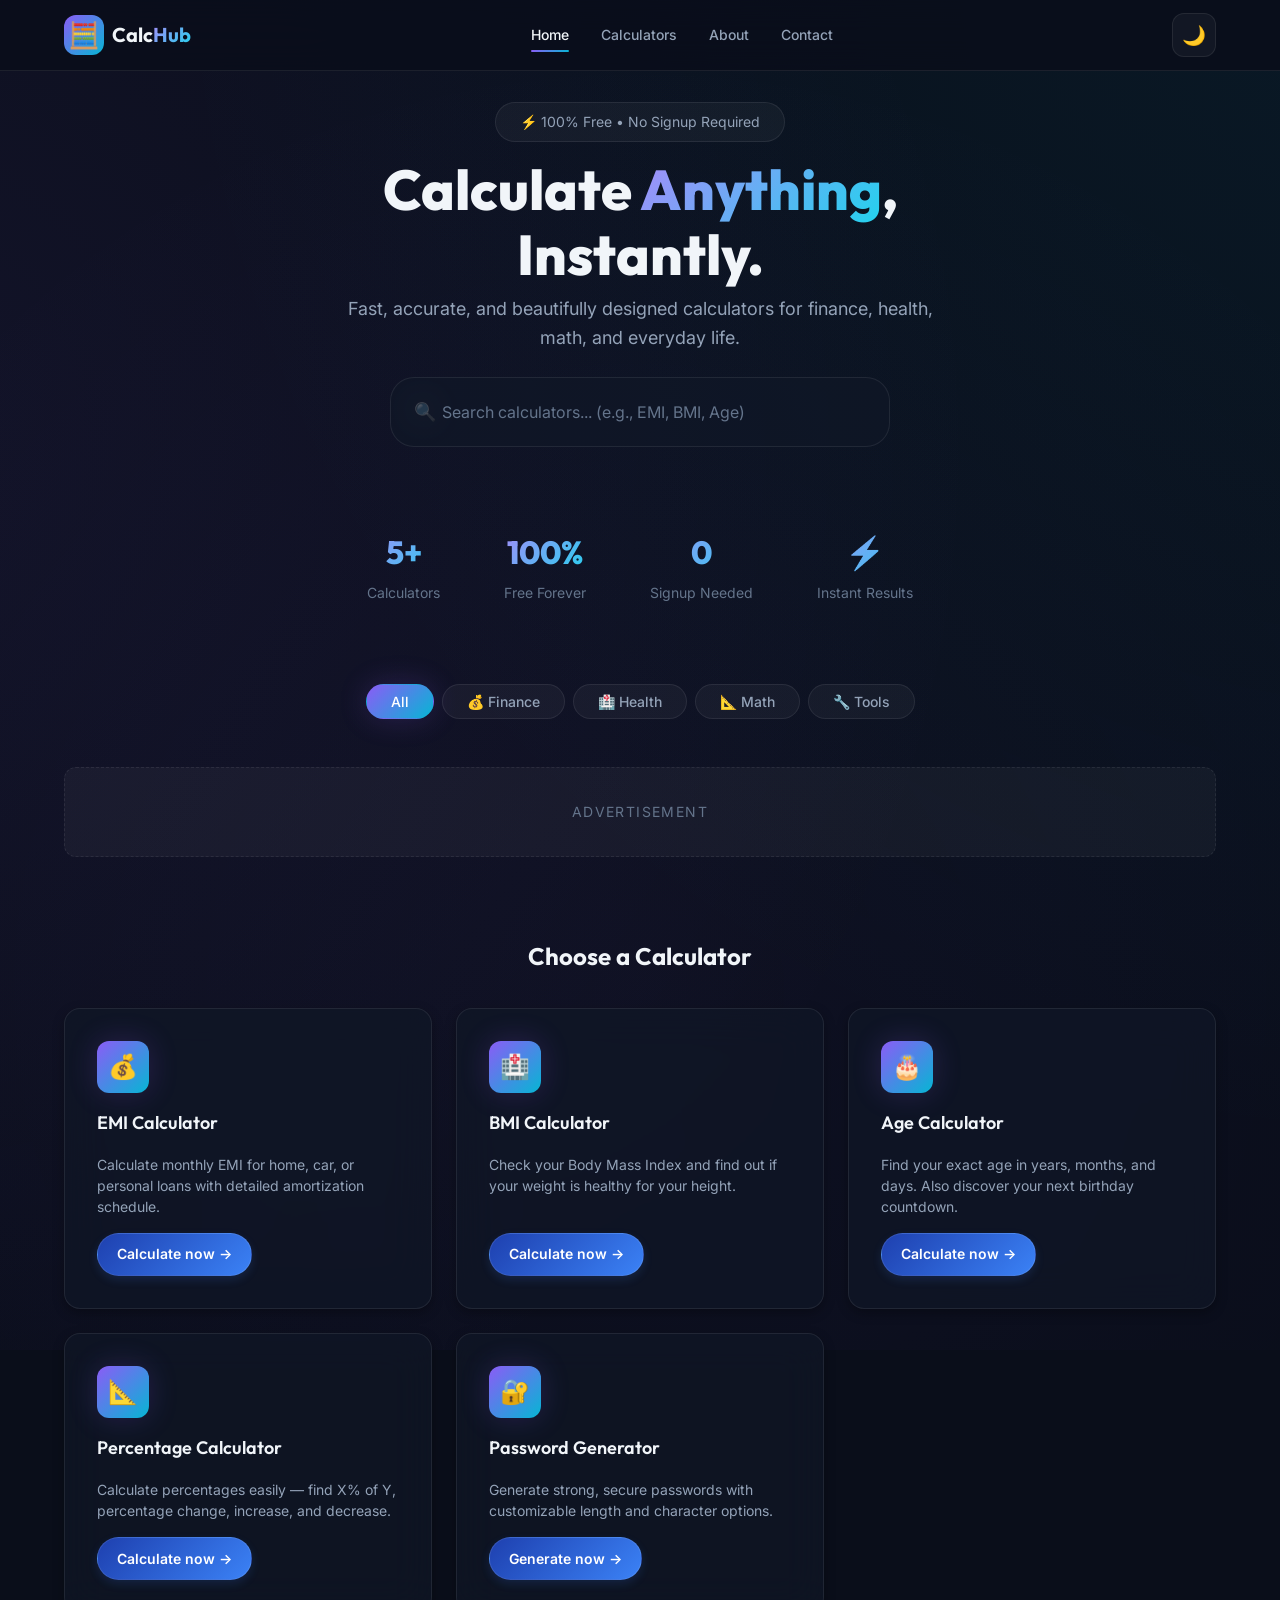
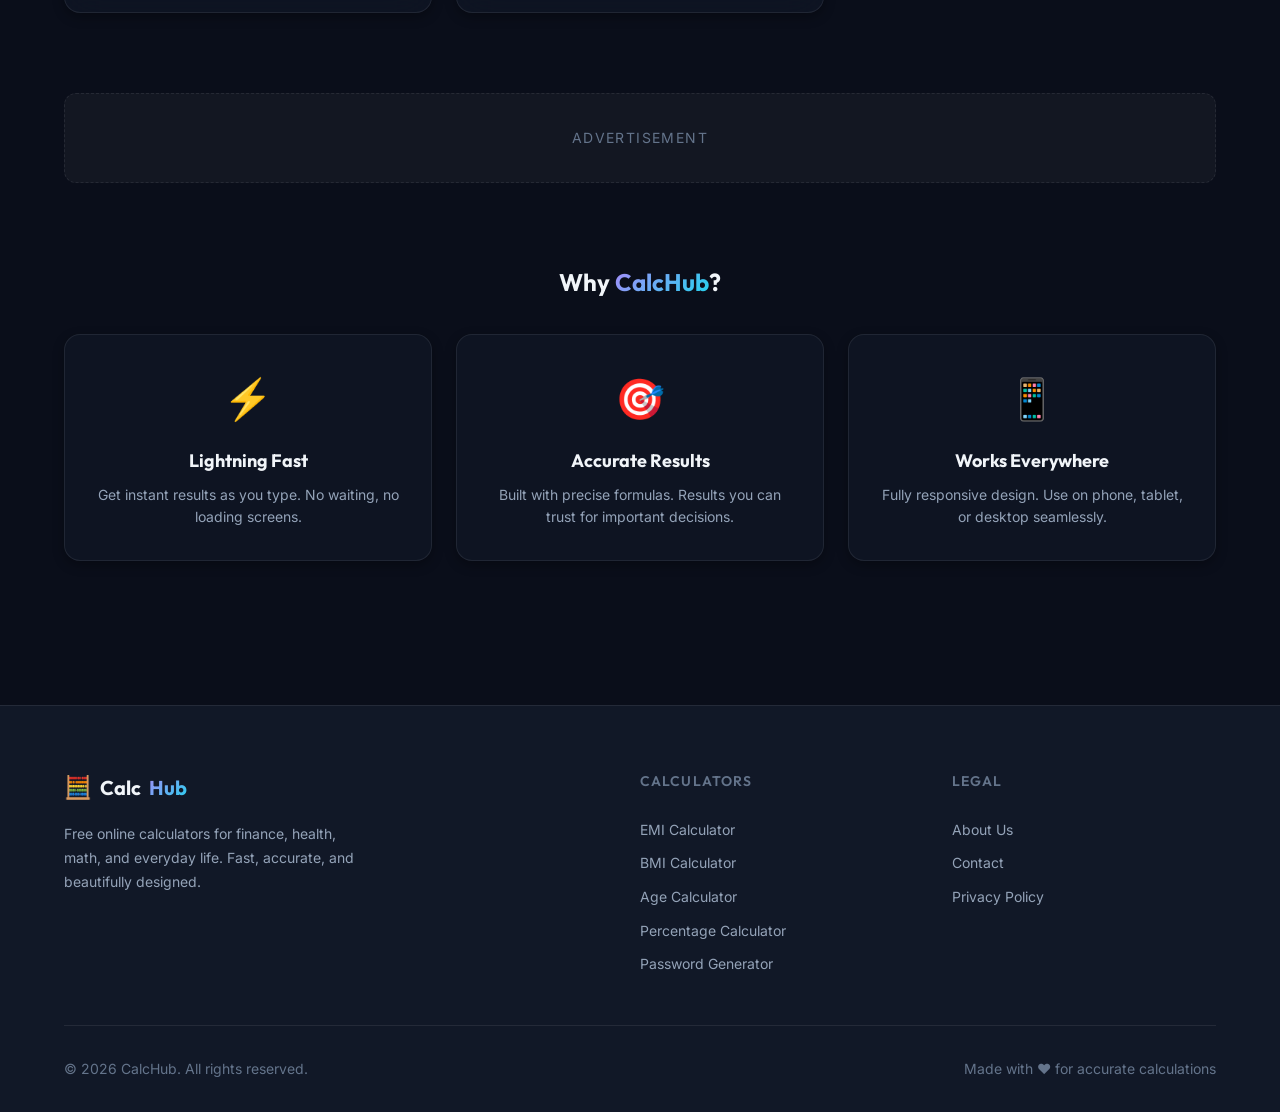
==== index.html @ b744c3a9 "Initial commit of CalcHub website" ====
<!DOCTYPE html>
<html lang="en" data-theme="dark">
<head>
  <meta charset="UTF-8">
  <meta name="viewport" content="width=device-width, initial-scale=1.0">
  <title>CalcHub — Free Online Calculators for Every Need</title>
  <meta name="description" content="CalcHub offers free online calculators — EMI, BMI, Age, Percentage, Password Generator and more. Fast, accurate, and easy to use. No signup required.">
  <meta name="keywords" content="calculator, online calculator, EMI calculator, BMI calculator, age calculator, percentage calculator, password generator, free calculator">
  <meta name="robots" content="index, follow">
  <meta property="og:title" content="CalcHub — Free Online Calculators">
  <meta property="og:description" content="Free online calculators for finance, health, math, and more. Fast, accurate, and beautifully designed.">
  <meta property="og:type" content="website">
  <link rel="canonical" href="https://www.calchub.com/">
  <link rel="stylesheet" href="css/style.css">
</head>
<body>

  <!-- ===== NAVBAR ===== -->
  <nav class="navbar" id="navbar">
    <div class="container nav-content">
      <a href="index.html" class="nav-logo">
        <span class="logo-icon">🧮</span>
        <span class="logo-text">Calc<span class="logo-accent">Hub</span></span>
      </a>
      <div class="nav-links" id="navLinks">
        <a href="index.html" class="active">Home</a>
        <a href="#calculators">Calculators</a>
        <a href="pages/about.html">About</a>
        <a href="pages/contact.html">Contact</a>
      </div>
      <div class="nav-actions">
        <button class="theme-toggle" id="themeToggle" aria-label="Toggle theme">
          <span class="theme-icon-dark">🌙</span>
          <span class="theme-icon-light">☀️</span>
        </button>
        <button class="mobile-menu-btn" id="mobileMenuBtn" aria-label="Toggle menu">
          <span></span>
          <span></span>
          <span></span>
        </button>
      </div>
    </div>
  </nav>

  <!-- ===== HERO SECTION ===== -->
  <section class="hero">
    <div class="container">
      <div class="hero-badge">
        ⚡ 100% Free &bull; No Signup Required
      </div>
      <h1 class="hero-title">
        Calculate <span class="gradient-text">Anything</span>,<br>
        Instantly.
      </h1>
      <p class="hero-subtitle">
        Fast, accurate, and beautifully designed calculators for finance, health, math, and everyday life.
      </p>
      <div class="hero-search">
        <span class="search-icon">🔍</span>
        <input
          type="text"
          id="calcSearch"
          placeholder="Search calculators... (e.g., EMI, BMI, Age)"
          autocomplete="off"
        >
      </div>
    </div>
  </section>

  <!-- ===== STATS BAR ===== -->
  <div class="stats-bar animate-on-scroll">
    <div class="stat-item">
      <div class="stat-number">5+</div>
      <div class="stat-label">Calculators</div>
    </div>
    <div class="stat-item">
      <div class="stat-number">100%</div>
      <div class="stat-label">Free Forever</div>
    </div>
    <div class="stat-item">
      <div class="stat-number">0</div>
      <div class="stat-label">Signup Needed</div>
    </div>
    <div class="stat-item">
      <div class="stat-number">⚡</div>
      <div class="stat-label">Instant Results</div>
    </div>
  </div>

  <!-- ===== CATEGORY FILTERS ===== -->
  <div class="container">
    <div class="category-filters">
      <button class="category-btn active" data-category="all">All</button>
      <button class="category-btn" data-category="finance">💰 Finance</button>
      <button class="category-btn" data-category="health">🏥 Health</button>
      <button class="category-btn" data-category="math">📐 Math</button>
      <button class="category-btn" data-category="tools">🔧 Tools</button>
    </div>
  </div>

  <!-- ===== AD PLACEHOLDER ===== -->
  <div class="container">
    <div class="ad-placeholder ad-leaderboard">
      <!-- Google AdSense — Leaderboard 728x90 -->
      <span>Advertisement</span>
    </div>
  </div>

  <!-- ===== CALCULATORS GRID ===== -->
  <section class="section" id="calculators">
    <div class="container">
      <h2 class="section-title">Choose a Calculator</h2>
      <div class="calc-grid">

        <!-- EMI Calculator -->
        <a href="calculators/emi-calculator.html"
           class="calc-card glass-card animate-on-scroll"
           data-title="EMI Calculator"
           data-category="finance">
          <div class="calc-card-icon">💰</div>
          <h3 class="calc-card-title">EMI Calculator</h3>
          <p class="calc-card-desc">Calculate monthly EMI for home, car, or personal loans with detailed amortization schedule.</p>
          <span class="calc-card-arrow">Calculate now →</span>
        </a>

        <!-- BMI Calculator -->
        <a href="calculators/bmi-calculator.html"
           class="calc-card glass-card animate-on-scroll"
           data-title="BMI Calculator"
           data-category="health">
          <div class="calc-card-icon">🏥</div>
          <h3 class="calc-card-title">BMI Calculator</h3>
          <p class="calc-card-desc">Check your Body Mass Index and find out if your weight is healthy for your height.</p>
          <span class="calc-card-arrow">Calculate now →</span>
        </a>

        <!-- Age Calculator -->
        <a href="calculators/age-calculator.html"
           class="calc-card glass-card animate-on-scroll"
           data-title="Age Calculator"
           data-category="math">
          <div class="calc-card-icon">🎂</div>
          <h3 class="calc-card-title">Age Calculator</h3>
          <p class="calc-card-desc">Find your exact age in years, months, and days. Also discover your next birthday countdown.</p>
          <span class="calc-card-arrow">Calculate now →</span>
        </a>

        <!-- Percentage Calculator -->
        <a href="calculators/percentage-calculator.html"
           class="calc-card glass-card animate-on-scroll"
           data-title="Percentage Calculator"
           data-category="math">
          <div class="calc-card-icon">📐</div>
          <h3 class="calc-card-title">Percentage Calculator</h3>
          <p class="calc-card-desc">Calculate percentages easily — find X% of Y, percentage change, increase, and decrease.</p>
          <span class="calc-card-arrow">Calculate now →</span>
        </a>

        <!-- Password Generator -->
        <a href="calculators/password-generator.html"
           class="calc-card glass-card animate-on-scroll"
           data-title="Password Generator"
           data-category="tools">
          <div class="calc-card-icon">🔐</div>
          <h3 class="calc-card-title">Password Generator</h3>
          <p class="calc-card-desc">Generate strong, secure passwords with customizable length and character options.</p>
          <span class="calc-card-arrow">Generate now →</span>
        </a>

      </div>
    </div>
  </section>

  <!-- ===== AD PLACEHOLDER ===== -->
  <div class="container">
    <div class="ad-placeholder ad-leaderboard">
      <!-- Google AdSense — Leaderboard 728x90 -->
      <span>Advertisement</span>
    </div>
  </div>

  <!-- ===== WHY CALCHUB ===== -->
  <section class="section animate-on-scroll">
    <div class="container">
      <h2 class="section-title">Why <span class="gradient-text">CalcHub</span>?</h2>
      <div class="calc-grid">
        <div class="glass-card" style="padding: 2rem; text-align: center;">
          <div style="font-size: 2.5rem; margin-bottom: 1rem;">⚡</div>
          <h3 style="font-family: var(--font-heading); font-size: 1.125rem; margin-bottom: 0.5rem;">Lightning Fast</h3>
          <p style="color: var(--text-secondary); font-size: 0.875rem;">Get instant results as you type. No waiting, no loading screens.</p>
        </div>
        <div class="glass-card" style="padding: 2rem; text-align: center;">
          <div style="font-size: 2.5rem; margin-bottom: 1rem;">🎯</div>
          <h3 style="font-family: var(--font-heading); font-size: 1.125rem; margin-bottom: 0.5rem;">Accurate Results</h3>
          <p style="color: var(--text-secondary); font-size: 0.875rem;">Built with precise formulas. Results you can trust for important decisions.</p>
        </div>
        <div class="glass-card" style="padding: 2rem; text-align: center;">
          <div style="font-size: 2.5rem; margin-bottom: 1rem;">📱</div>
          <h3 style="font-family: var(--font-heading); font-size: 1.125rem; margin-bottom: 0.5rem;">Works Everywhere</h3>
          <p style="color: var(--text-secondary); font-size: 0.875rem;">Fully responsive design. Use on phone, tablet, or desktop seamlessly.</p>
        </div>
      </div>
    </div>
  </section>

  <!-- ===== FOOTER ===== -->
  <footer class="footer">
    <div class="container">
      <div class="footer-grid">
        <div class="footer-brand">
          <div class="logo-text">
            <span style="font-size: 1.4rem;">🧮</span>
            Calc<span class="logo-accent">Hub</span>
          </div>
          <p>Free online calculators for finance, health, math, and everyday life. Fast, accurate, and beautifully designed.</p>
        </div>
        <div class="footer-col">
          <h4>Calculators</h4>
          <ul>
            <li><a href="calculators/emi-calculator.html">EMI Calculator</a></li>
            <li><a href="calculators/bmi-calculator.html">BMI Calculator</a></li>
            <li><a href="calculators/age-calculator.html">Age Calculator</a></li>
            <li><a href="calculators/percentage-calculator.html">Percentage Calculator</a></li>
            <li><a href="calculators/password-generator.html">Password Generator</a></li>
          </ul>
        </div>

        <div class="footer-col">
          <h4>Legal</h4>
          <ul>
            <li><a href="pages/about.html">About Us</a></li>
            <li><a href="pages/contact.html">Contact</a></li>
            <li><a href="pages/privacy-policy.html">Privacy Policy</a></li>
          </ul>
        </div>
      </div>
      <div class="footer-bottom">
        <span>&copy; 2026 CalcHub. All rights reserved.</span>
        <span>Made with ❤️ for accurate calculations</span>
      </div>
    </div>
  </footer>

  <script src="js/main.js"></script>
</body>
</html>
---- css/style.css ----
/* ===== Google Fonts ===== */
@import url('https://fonts.googleapis.com/css2?family=Inter:wght@300;400;500;600;700&family=Outfit:wght@400;500;600;700;800&display=swap');

/* ===== CSS Custom Properties ===== */
:root {
  /* Colors - Dark Theme (Default) */
  --bg-primary: #0a0e1a;
  --bg-secondary: #111827;
  --bg-tertiary: #1e293b;
  --bg-card: rgba(17, 24, 39, 0.7);
  --bg-card-hover: rgba(30, 41, 59, 0.9);
  --bg-glass: rgba(255, 255, 255, 0.04);
  --bg-glass-border: rgba(255, 255, 255, 0.08);
  --bg-input: rgba(15, 23, 42, 0.8);

  --text-primary: #f1f5f9;
  --text-secondary: #94a3b8;
  --text-muted: #64748b;
  --text-inverse: #0f172a;

  --accent-purple: #8b5cf6;
  --accent-cyan: #06b6d4;
  --accent-gradient: linear-gradient(135deg, #8b5cf6, #06b6d4);
  --accent-gradient-hover: linear-gradient(135deg, #7c3aed, #0891b2);
  --accent-gradient-text: linear-gradient(135deg, #a78bfa, #22d3ee);

  --success: #10b981;
  --warning: #f59e0b;
  --error: #ef4444;
  --info: #3b82f6;

  --border-color: rgba(255, 255, 255, 0.08);
  --border-color-hover: rgba(255, 255, 255, 0.15);

  /* Typography */
  --font-heading: 'Outfit', sans-serif;
  --font-body: 'Inter', sans-serif;
  --fs-xs: 0.75rem;
  --fs-sm: 0.875rem;
  --fs-base: 1rem;
  --fs-lg: 1.125rem;
  --fs-xl: 1.25rem;
  --fs-2xl: 1.5rem;
  --fs-3xl: 2rem;
  --fs-4xl: 2.5rem;
  --fs-5xl: 3.5rem;

  /* Spacing */
  --space-xs: 0.25rem;
  --space-sm: 0.5rem;
  --space-md: 1rem;
  --space-lg: 1.5rem;
  --space-xl: 2rem;
  --space-2xl: 3rem;
  --space-3xl: 4rem;
  --space-4xl: 6rem;

  /* Border Radius */
  --radius-sm: 0.5rem;
  --radius-md: 0.75rem;
  --radius-lg: 1rem;
  --radius-xl: 1.5rem;
  --radius-full: 9999px;

  /* Shadows */
  --shadow-sm: 0 2px 4px rgba(0, 0, 0, 0.3);
  --shadow-md: 0 4px 12px rgba(0, 0, 0, 0.3);
  --shadow-lg: 0 8px 30px rgba(0, 0, 0, 0.4);
  --shadow-xl: 0 16px 50px rgba(0, 0, 0, 0.5);
  --shadow-glow-purple: 0 0 30px rgba(139, 92, 246, 0.2);
  --shadow-glow-cyan: 0 0 30px rgba(6, 182, 212, 0.2);

  /* Transitions */
  --transition-fast: 150ms ease;
  --transition-base: 300ms ease;
  --transition-slow: 500ms ease;

  /* Container */
  --container-max: 1200px;
}

/* ===== Light Theme ===== */
[data-theme="light"] {
  --bg-primary: #f1f5f9;
  --bg-secondary: #ffffff;
  --bg-tertiary: #e2e8f0;
  --bg-card: rgba(255, 255, 255, 0.85);
  --bg-card-hover: rgba(255, 255, 255, 1);
  --bg-glass: rgba(255, 255, 255, 0.6);
  --bg-glass-border: rgba(0, 0, 0, 0.08);
  --bg-input: rgba(241, 245, 249, 0.9);

  --text-primary: #0f172a;
  --text-secondary: #475569;
  --text-muted: #94a3b8;
  --text-inverse: #f1f5f9;

  --border-color: rgba(0, 0, 0, 0.08);
  --border-color-hover: rgba(0, 0, 0, 0.15);

  --shadow-sm: 0 2px 4px rgba(0, 0, 0, 0.06);
  --shadow-md: 0 4px 12px rgba(0, 0, 0, 0.08);
  --shadow-lg: 0 8px 30px rgba(0, 0, 0, 0.12);
  --shadow-xl: 0 16px 50px rgba(0, 0, 0, 0.15);
  --shadow-glow-purple: 0 0 30px rgba(139, 92, 246, 0.12);
  --shadow-glow-cyan: 0 0 30px rgba(6, 182, 212, 0.12);
}

/* ===== Reset ===== */
*,
*::before,
*::after {
  margin: 0;
  padding: 0;
  box-sizing: border-box;
}

html {
  scroll-behavior: smooth;
  -webkit-font-smoothing: antialiased;
  -moz-osx-font-smoothing: grayscale;
}

body {
  font-family: var(--font-body);
  background-color: var(--bg-primary);
  color: var(--text-primary);
  line-height: 1.6;
  min-height: 100vh;
  overflow-x: hidden;
  position: relative;
}

/* ===== Animated Background ===== */
body::before {
  content: '';
  position: fixed;
  top: -50%;
  left: -50%;
  width: 200%;
  height: 200%;
  background:
    radial-gradient(circle at 20% 50%, rgba(139, 92, 246, 0.07) 0%, transparent 50%),
    radial-gradient(circle at 80% 20%, rgba(6, 182, 212, 0.07) 0%, transparent 50%),
    radial-gradient(circle at 50% 80%, rgba(139, 92, 246, 0.04) 0%, transparent 50%);
  z-index: -1;
  pointer-events: none;
  animation: bgFloat 25s ease-in-out infinite;
}

@keyframes bgFloat {
  0%, 100% { transform: translate(0, 0) rotate(0deg); }
  33% { transform: translate(-1.5%, 1%) rotate(0.5deg); }
  66% { transform: translate(1%, -1.5%) rotate(-0.5deg); }
}

/* ===== Utility ===== */
a {
  text-decoration: none;
  color: inherit;
  transition: color var(--transition-fast);
}

img {
  max-width: 100%;
  display: block;
}

button {
  cursor: pointer;
  border: none;
  background: none;
  font-family: inherit;
  color: inherit;
}

input, select, textarea {
  font-family: inherit;
  font-size: inherit;
}

.container {
  max-width: var(--container-max);
  margin: 0 auto;
  padding: 0 var(--space-lg);
}

/* ===== Glass Card ===== */
.glass-card {
  background: var(--bg-card);
  border: 1px solid var(--bg-glass-border);
  border-radius: var(--radius-lg);
  backdrop-filter: blur(20px);
  -webkit-backdrop-filter: blur(20px);
  box-shadow: var(--shadow-md);
  transition: all var(--transition-base);
}

.glass-card:hover {
  border-color: var(--border-color-hover);
  box-shadow: var(--shadow-lg);
}

/* ===== Gradient Text ===== */
.gradient-text {
  background: var(--accent-gradient-text);
  -webkit-background-clip: text;
  -webkit-text-fill-color: transparent;
  background-clip: text;
}

/* ===== NAVBAR ===== */
.navbar {
  position: fixed;
  top: 0;
  left: 0;
  right: 0;
  z-index: 1000;
  background: rgba(10, 14, 26, 0.85);
  backdrop-filter: blur(20px);
  -webkit-backdrop-filter: blur(20px);
  border-bottom: 1px solid var(--border-color);
  transition: all var(--transition-base);
}

[data-theme="light"] .navbar {
  background: rgba(241, 245, 249, 0.85);
}

.navbar.scrolled {
  box-shadow: var(--shadow-md);
}

.nav-content {
  display: flex;
  align-items: center;
  justify-content: space-between;
  height: 70px;
}

.nav-logo {
  display: flex;
  align-items: center;
  gap: var(--space-sm);
  font-family: var(--font-heading);
  font-size: var(--fs-xl);
  font-weight: 700;
}

.logo-icon {
  font-size: 1.6rem;
  display: flex;
  align-items: center;
  justify-content: center;
  width: 40px;
  height: 40px;
  background: var(--accent-gradient);
  border-radius: var(--radius-md);
}

.logo-text {
  color: var(--text-primary);
}

.logo-accent {
  background: var(--accent-gradient-text);
  -webkit-background-clip: text;
  -webkit-text-fill-color: transparent;
  background-clip: text;
}

.nav-links {
  display: flex;
  align-items: center;
  gap: var(--space-xl);
}

.nav-links a {
  color: var(--text-secondary);
  font-size: var(--fs-sm);
  font-weight: 500;
  position: relative;
  padding: var(--space-xs) 0;
}

.nav-links a::after {
  content: '';
  position: absolute;
  bottom: -2px;
  left: 0;
  width: 0;
  height: 2px;
  background: var(--accent-gradient);
  border-radius: var(--radius-full);
  transition: width var(--transition-base);
}

.nav-links a:hover,
.nav-links a.active {
  color: var(--text-primary);
}

.nav-links a:hover::after,
.nav-links a.active::after {
  width: 100%;
}

.nav-actions {
  display: flex;
  align-items: center;
  gap: var(--space-md);
}

/* Theme Toggle */
.theme-toggle {
  position: relative;
  width: 44px;
  height: 44px;
  border-radius: var(--radius-md);
  display: flex;
  align-items: center;
  justify-content: center;
  font-size: 1.2rem;
  background: var(--bg-glass);
  border: 1px solid var(--border-color);
  transition: all var(--transition-base);
}

.theme-toggle:hover {
  background: var(--bg-card-hover);
  border-color: var(--border-color-hover);
  transform: scale(1.05);
}

.theme-icon-light { display: none; }
.theme-icon-dark { display: flex; }
[data-theme="light"] .theme-icon-light { display: flex; }
[data-theme="light"] .theme-icon-dark { display: none; }

/* Mobile Menu Button */
.mobile-menu-btn {
  display: none;
  flex-direction: column;
  gap: 5px;
  width: 44px;
  height: 44px;
  align-items: center;
  justify-content: center;
  border-radius: var(--radius-md);
  background: var(--bg-glass);
  border: 1px solid var(--border-color);
}

.mobile-menu-btn span {
  display: block;
  width: 20px;
  height: 2px;
  background: var(--text-primary);
  border-radius: var(--radius-full);
  transition: all var(--transition-base);
}

.mobile-menu-btn.active span:nth-child(1) {
  transform: rotate(45deg) translate(5px, 5px);
}

.mobile-menu-btn.active span:nth-child(2) {
  opacity: 0;
}

.mobile-menu-btn.active span:nth-child(3) {
  transform: rotate(-45deg) translate(5px, -5px);
}

/* ===== HERO SECTION ===== */
.hero {
  padding: calc(70px + var(--space-xl)) 0 var(--space-xl);
  text-align: center;
  position: relative;
}

.hero-badge {
  display: inline-flex;
  align-items: center;
  gap: var(--space-sm);
  padding: var(--space-sm) var(--space-lg);
  background: var(--bg-glass);
  border: 1px solid var(--border-color);
  border-radius: var(--radius-full);
  font-size: var(--fs-sm);
  color: var(--text-secondary);
  margin-bottom: var(--space-md);
  animation: fadeInUp 0.6s ease;
}

.hero-title {
  font-family: var(--font-heading);
  font-size: var(--fs-5xl);
  font-weight: 800;
  line-height: 1.15;
  margin-bottom: var(--space-sm);
  animation: fadeInUp 0.6s ease 0.1s both;
}

.hero-subtitle {
  font-size: var(--fs-lg);
  color: var(--text-secondary);
  max-width: 600px;
  margin: 0 auto var(--space-lg);
  animation: fadeInUp 0.6s ease 0.2s both;
}

/* Hero Search */
.hero-search {
  max-width: 500px;
  margin: 0 auto;
  position: relative;
  animation: fadeInUp 0.6s ease 0.3s both;
}

.hero-search input {
  width: 100%;
  padding: var(--space-lg) var(--space-xl);
  padding-left: 3.2rem;
  background: var(--bg-card);
  border: 1px solid var(--bg-glass-border);
  border-radius: var(--radius-xl);
  color: var(--text-primary);
  font-size: var(--fs-base);
  backdrop-filter: blur(20px);
  transition: all var(--transition-base);
  outline: none;
}

.hero-search input::placeholder {
  color: var(--text-muted);
}

.hero-search input:focus {
  border-color: var(--accent-purple);
  box-shadow: var(--shadow-glow-purple);
}

.hero-search .search-icon {
  position: absolute;
  left: var(--space-lg);
  top: 50%;
  transform: translateY(-50%);
  color: var(--text-muted);
  font-size: var(--fs-lg);
  pointer-events: none;
}

/* ===== CATEGORY FILTERS ===== */
.category-filters {
  display: flex;
  flex-wrap: wrap;
  justify-content: center;
  gap: var(--space-sm);
  margin-bottom: var(--space-2xl);
  animation: fadeInUp 0.6s ease 0.4s both;
}

.category-btn {
  padding: var(--space-sm) var(--space-lg);
  border-radius: var(--radius-full);
  font-size: var(--fs-sm);
  font-weight: 500;
  color: var(--text-secondary);
  background: var(--bg-glass);
  border: 1px solid var(--border-color);
  transition: all var(--transition-base);
}

.category-btn:hover,
.category-btn.active {
  color: var(--text-primary);
  background: var(--bg-card-hover);
  border-color: var(--accent-purple);
  box-shadow: var(--shadow-glow-purple);
}

.category-btn.active {
  background: var(--accent-gradient);
  color: #ffffff;
  border-color: transparent;
}

/* ===== CALCULATOR CARDS GRID ===== */
.section {
  padding: var(--space-2xl) 0;
}

.section-title {
  font-family: var(--font-heading);
  font-size: var(--fs-2xl);
  font-weight: 700;
  margin-bottom: var(--space-xl);
  text-align: center;
}

.calc-grid {
  display: grid;
  grid-template-columns: repeat(auto-fill, minmax(280px, 1fr));
  gap: var(--space-lg);
}

.calc-card {
  padding: var(--space-xl);
  border-radius: var(--radius-lg);
  text-decoration: none;
  display: flex;
  flex-direction: column;
  gap: var(--space-md);
  position: relative;
  overflow: hidden;
  transition: all var(--transition-base);
  cursor: pointer;
}

.calc-card::before {
  content: '';
  position: absolute;
  top: 0;
  left: 0;
  right: 0;
  height: 3px;
  background: var(--accent-gradient);
  opacity: 0;
  transition: opacity var(--transition-base);
}

.calc-card:hover {
  transform: translateY(-4px);
  box-shadow: var(--shadow-xl), var(--shadow-glow-purple);
}

.calc-card:hover::before {
  opacity: 1;
}

.calc-card-icon {
  width: 52px;
  height: 52px;
  border-radius: var(--radius-md);
  display: flex;
  align-items: center;
  justify-content: center;
  font-size: 1.5rem;
  background: var(--accent-gradient);
  box-shadow: var(--shadow-glow-purple);
}

.calc-card-title {
  font-family: var(--font-heading);
  font-size: var(--fs-lg);
  font-weight: 600;
}

.calc-card-desc {
  color: var(--text-secondary);
  font-size: var(--fs-sm);
  line-height: 1.5;
}

.calc-card-arrow {
  display: inline-flex;
  align-items: center;
  gap: var(--space-sm);
  background: linear-gradient(135deg, #1e40af, #3b82f6);
  color: #ffffff;
  padding: 0.6rem 1.2rem;
  border-radius: var(--radius-full);
  font-size: var(--fs-sm);
  font-weight: 600;
  margin-top: auto;
  border: 1px solid rgba(255, 255, 255, 0.1);
  width: fit-content;
  transition: all var(--transition-base);
  box-shadow: 0 4px 10px rgba(59, 130, 246, 0.15);
}

.calc-card:hover .calc-card-arrow {
  gap: var(--space-md);
  background: linear-gradient(135deg, #1d4ed8, #2563eb);
  box-shadow: 0 0 20px rgba(59, 130, 246, 0.4);
  transform: translateY(-2px);
}

/* ===== AD PLACEHOLDERS ===== */
.ad-placeholder {
  background: var(--bg-glass);
  border: 1px dashed var(--border-color);
  border-radius: var(--radius-md);
  display: flex;
  align-items: center;
  justify-content: center;
  color: var(--text-muted);
  font-size: var(--fs-sm);
  text-transform: uppercase;
  letter-spacing: 0.1em;
}

.ad-leaderboard {
  height: 90px;
  margin: var(--space-xl) 0;
}

.ad-rectangle {
  width: 100%;
  height: 250px;
  margin-bottom: var(--space-lg);
}

.ad-infeed {
  height: 120px;
  margin: var(--space-lg) 0;
}

/* ===== FOOTER ===== */
.footer {
  background: var(--bg-secondary);
  border-top: 1px solid var(--border-color);
  padding: var(--space-3xl) 0 var(--space-xl);
  margin-top: var(--space-4xl);
}

.footer-grid {
  display: grid;
  grid-template-columns: 2fr 1fr 1fr;
  gap: var(--space-2xl);
  margin-bottom: var(--space-2xl);
}

.footer-brand .logo-text {
  font-family: var(--font-heading);
  font-size: var(--fs-xl);
  font-weight: 700;
  margin-bottom: var(--space-md);
  display: flex;
  align-items: center;
  gap: var(--space-sm);
}

.footer-brand p {
  color: var(--text-secondary);
  font-size: var(--fs-sm);
  line-height: 1.7;
  max-width: 300px;
}

.footer-col h4 {
  font-family: var(--font-heading);
  font-size: var(--fs-sm);
  font-weight: 600;
  text-transform: uppercase;
  letter-spacing: 0.08em;
  color: var(--text-muted);
  margin-bottom: var(--space-lg);
}

.footer-col ul {
  list-style: none;
  display: flex;
  flex-direction: column;
  gap: var(--space-sm);
}

.footer-col a {
  color: var(--text-secondary);
  font-size: var(--fs-sm);
  transition: all var(--transition-fast);
}

.footer-col a:hover {
  color: var(--text-primary);
  padding-left: var(--space-xs);
}

.footer-bottom {
  border-top: 1px solid var(--border-color);
  padding-top: var(--space-xl);
  display: flex;
  align-items: center;
  justify-content: space-between;
  color: var(--text-muted);
  font-size: var(--fs-sm);
}

/* ===== BREADCRUMB ===== */
.breadcrumb-wrapper {
  padding-top: calc(70px + var(--space-lg));
  padding-bottom: var(--space-md);
}

.breadcrumb {
  display: flex;
  align-items: center;
  gap: var(--space-sm);
  font-size: var(--fs-sm);
}

.breadcrumb-item {
  color: var(--text-muted);
  transition: color var(--transition-fast);
}

.breadcrumb-item:hover:not(.active) {
  color: var(--text-primary);
}

.breadcrumb-item.active {
  color: var(--text-secondary);
}

.breadcrumb-separator {
  color: var(--text-muted);
}

/* ===== ANIMATIONS ===== */
@keyframes fadeInUp {
  from {
    opacity: 0;
    transform: translateY(20px);
  }
  to {
    opacity: 1;
    transform: translateY(0);
  }
}

@keyframes fadeIn {
  from { opacity: 0; }
  to { opacity: 1; }
}

@keyframes slideInRight {
  from {
    opacity: 0;
    transform: translateX(20px);
  }
  to {
    opacity: 1;
    transform: translateX(0);
  }
}

@keyframes pulse {
  0%, 100% { transform: scale(1); }
  50% { transform: scale(1.05); }
}

@keyframes shimmer {
  0% { background-position: -200% 0; }
  100% { background-position: 200% 0; }
}

.animate-in {
  animation: fadeInUp 0.5s ease both;
}

.animate-delay-1 { animation-delay: 0.1s; }
.animate-delay-2 { animation-delay: 0.2s; }
.animate-delay-3 { animation-delay: 0.3s; }
.animate-delay-4 { animation-delay: 0.4s; }
.animate-delay-5 { animation-delay: 0.5s; }

/* ===== STATS BAR ===== */
.stats-bar {
  display: flex;
  justify-content: center;
  gap: var(--space-3xl);
  padding: var(--space-2xl) 0;
  margin-bottom: var(--space-xl);
}

.stat-item {
  text-align: center;
}

.stat-number {
  font-family: var(--font-heading);
  font-size: var(--fs-3xl);
  font-weight: 800;
  background: var(--accent-gradient-text);
  -webkit-background-clip: text;
  -webkit-text-fill-color: transparent;
  background-clip: text;
}

.stat-label {
  font-size: var(--fs-sm);
  color: var(--text-muted);
  margin-top: var(--space-xs);
}

/* ===== RESPONSIVE ===== */
@media (max-width: 1024px) {
  .footer-grid {
    grid-template-columns: 1fr 1fr;
    gap: var(--space-xl);
  }
}

@media (max-width: 768px) {
  :root {
    --fs-5xl: 2.5rem;
    --fs-4xl: 2rem;
    --fs-3xl: 1.5rem;
  }

  .nav-links {
    display: none;
    position: absolute;
    top: 70px;
    left: 0;
    right: 0;
    background: var(--bg-secondary);
    border-bottom: 1px solid var(--border-color);
    flex-direction: column;
    padding: var(--space-lg);
    gap: var(--space-md);
  }

  .nav-links.active {
    display: flex;
  }

  .mobile-menu-btn {
    display: flex;
  }

  .hero {
    padding-top: calc(70px + var(--space-2xl));
  }

  .hero-title {
    font-size: var(--fs-4xl);
  }

  .calc-grid {
    grid-template-columns: 1fr;
  }

  .stats-bar {
    gap: var(--space-xl);
    flex-wrap: wrap;
  }

  .footer-grid {
    grid-template-columns: 1fr;
  }

  .footer-bottom {
    flex-direction: column;
    gap: var(--space-md);
    text-align: center;
  }

  .ad-leaderboard {
    height: 60px;
  }
}

@media (max-width: 480px) {
  .container {
    padding: 0 var(--space-md);
  }

  .hero-title {
    font-size: var(--fs-3xl);
  }

  .category-filters {
    gap: var(--space-xs);
  }

  .category-btn {
    padding: var(--space-xs) var(--space-md);
    font-size: var(--fs-xs);
  }
}
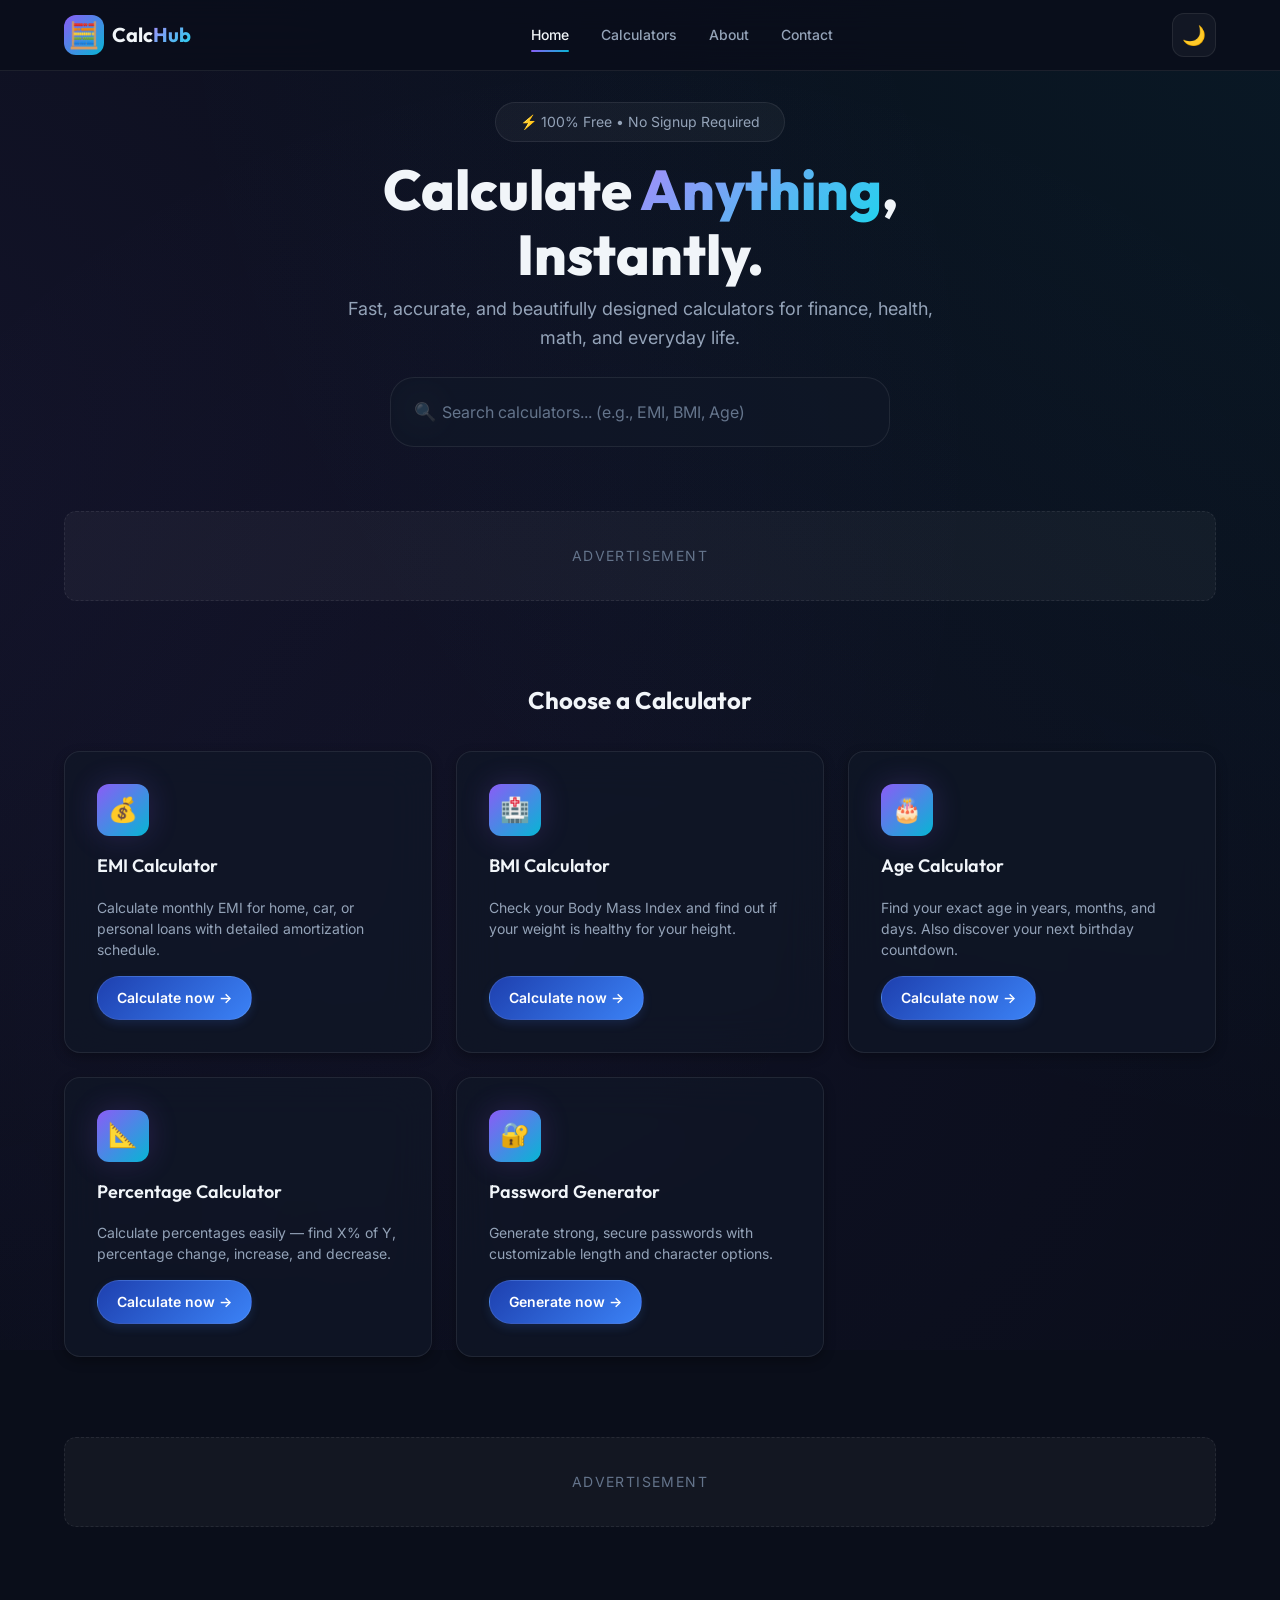
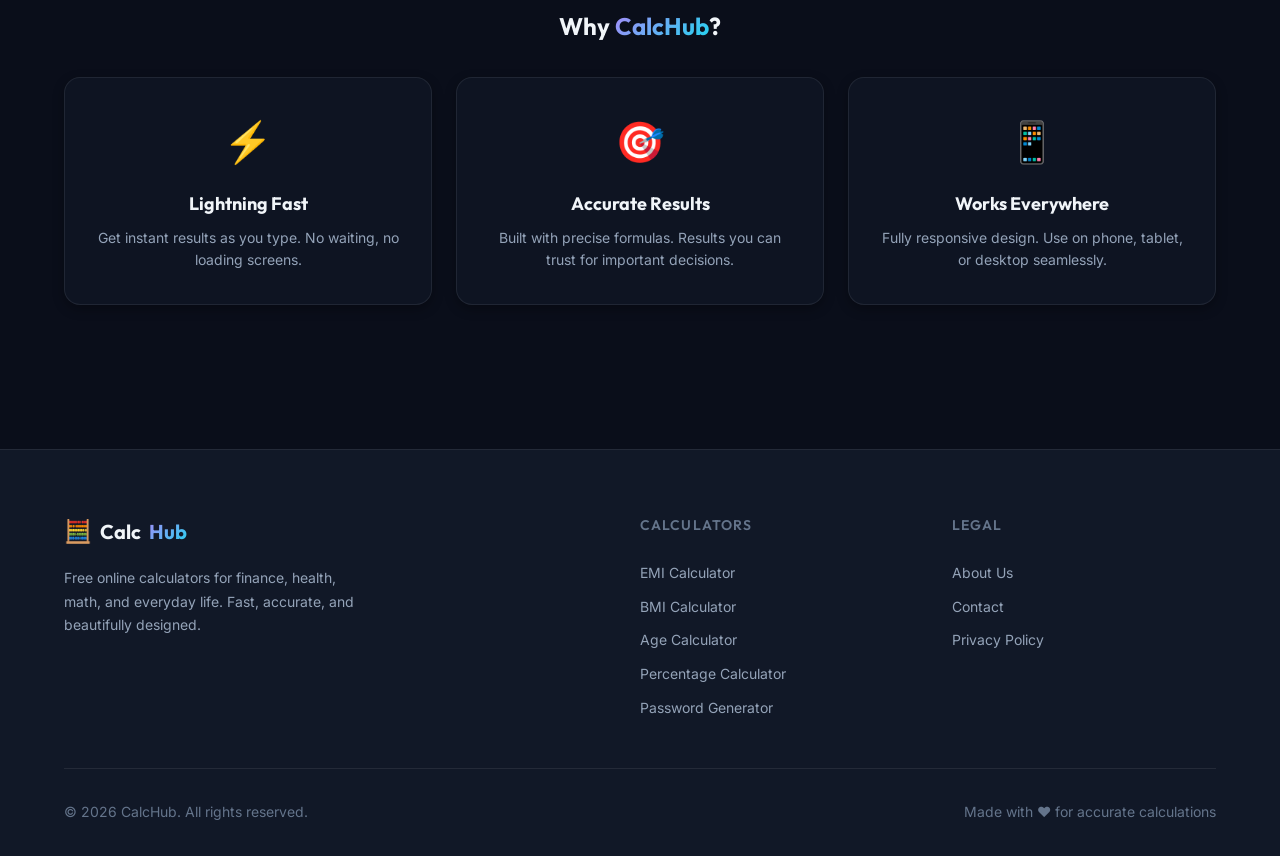
==== commit 2e78ea10: "Cleaned up homepage layout: removed stats bar and category filters" ====
--- a/index.html
+++ b/index.html
@@ -67,36 +67,7 @@
     </div>
   </section>
 
-  <!-- ===== STATS BAR ===== -->
-  <div class="stats-bar animate-on-scroll">
-    <div class="stat-item">
-      <div class="stat-number">5+</div>
-      <div class="stat-label">Calculators</div>
-    </div>
-    <div class="stat-item">
-      <div class="stat-number">100%</div>
-      <div class="stat-label">Free Forever</div>
-    </div>
-    <div class="stat-item">
-      <div class="stat-number">0</div>
-      <div class="stat-label">Signup Needed</div>
-    </div>
-    <div class="stat-item">
-      <div class="stat-number">⚡</div>
-      <div class="stat-label">Instant Results</div>
-    </div>
-  </div>
-
-  <!-- ===== CATEGORY FILTERS ===== -->
-  <div class="container">
-    <div class="category-filters">
-      <button class="category-btn active" data-category="all">All</button>
-      <button class="category-btn" data-category="finance">💰 Finance</button>
-      <button class="category-btn" data-category="health">🏥 Health</button>
-      <button class="category-btn" data-category="math">📐 Math</button>
-      <button class="category-btn" data-category="tools">🔧 Tools</button>
-    </div>
-  </div>
+
 
   <!-- ===== AD PLACEHOLDER ===== -->
   <div class="container">
